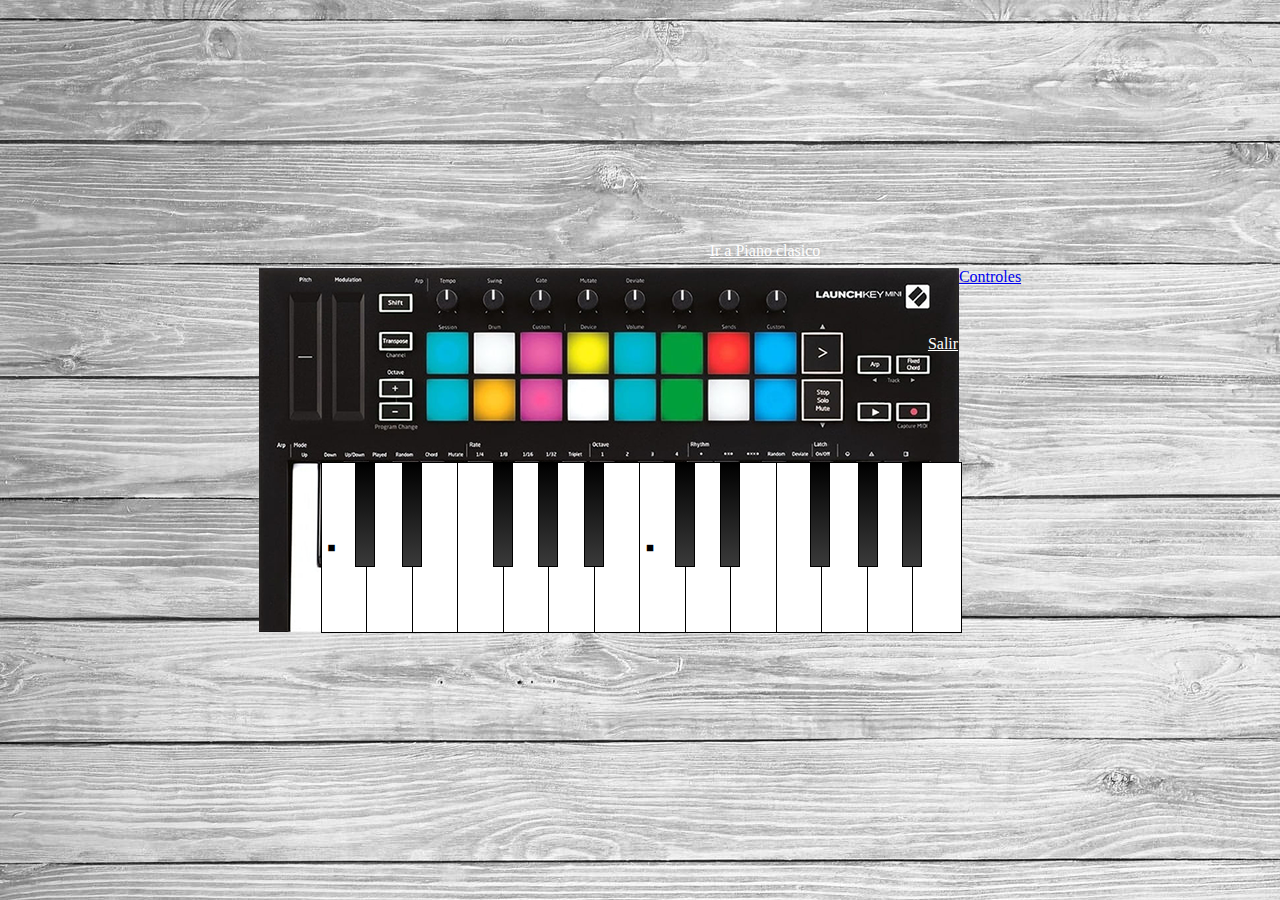
==== piano2.html @ 65ad1ea3 "first commit" ====
<!DOCTYPE html>
<html lang="en">
  <head>
    <meta charset="UTF-8" />
    <meta http-equiv="X-UA-Compatible" content="IE=edge" />
    <meta name="viewport" content="width=device-width, initial-scale=1.0" />
    <title>Piano electronico</title>
    <link rel="stylesheet" href="style.css" />
  </head>
  <body>
    <div class="imagen-electronico">
      <img src="imagenes/piano25.png" alt="pianofondoteclas" />
      <a id="controles2" href="instrucciones2.html">Controles</a>
    </div>

    <div class="change-piano2">
      <a href="piano.html" style="color: white">Ir a Piano clasico</a>
    </div>

    <div class="piano2">
        <button class="white-key2"         data-note="DO"     key="1">■</button>
        <button class="black-key2 black0"  data-note="BLACK"  key="8"></button>
        <button class="white-key2"         data-note="RE"     key="2"></button>
        <button class="black-key2 black01" data-note="BLACK1" key="9"></button>
        <button class="white-key2"         data-note="MI"     key="3"></button>
        <button class="white-key2"         data-note="FA"     key="4"></button>
        <button class="black-key2 black02" data-note="BLACK2" key="0"></button>
        <button class="white-key2"         data-note="SOL"    key="5"></button>
        <button class="black-key2 black03" data-note="BLACK3" key="-"></button>
        <button class="white-key2"         data-note="LA"     key="6"></button>
        <button class="black-key2 black04" data-note="BLACK4" key="="></button>
        <button class="white-key2"         data-note="SI"     key="7"></button>
  
        <button class="white-key2"         data-note="DO1"    key="q">■</button>
        <button class="black-key2 black05" data-note="BLACK5" key="i"></button>
        <button class="white-key2"         data-note="RE1"    key="w"></button>
        <button class="black-key2 black06" data-note="BLACK6" key="o"></button>
        <button class="white-key2"         data-note="MI1"    key="e"></button>
        <button class="white-key2"         data-note="FA1"    key="r"></button>
        <button class="black-key2 black07" data-note="BLACK7" key="p"></button>
        <button class="white-key2"         data-note="SOL1"   key="t"></button>
        <button class="black-key2 black08" data-note="BLACK8" key="["></button>
        <button class="white-key2"         data-note="LA1"    key="y"></button>
        <button class="black-key2 black09" data-note="BLACK9" key="]"></button>
        <button class="white-key2"         data-note="SI1"    key="u"></button>

        <audio src="notas2/TecladoElectronico DO1.mp3"   id="soundDO"></audio> 
        <audio src="notas2/TecladoElectronico DO_1.mp3"  id="soundBLACK"></audio>
        <audio src="notas2/TecladoElectronico RE1.mp3"   id="soundRE"></audio>
        <audio src="notas2/TecladoElectronico RE_1.mp3"  id="soundBLACK1"></audio>
        <audio src="notas2/TecladoElectronico MI1.mp3"   id="soundMI"></audio>
        <audio src="notas2/TecladoElectronico FA1.mp3"   id="soundFA"></audio>
        <audio src="notas2/TecladoElectronico FA_1.mp3"  id="soundBLACK2"></audio>
        <audio src="notas2/TecladoElectronico SOL1.mp3"  id="soundSOL"></audio>
        <audio src="notas2/TecladoElectronico SOL_1.mp3" id="soundBLACK3"></audio>
        <audio src="notas2/TecladoElectronico LA1.mp3"   id="soundLA"></audio>
        <audio src="notas2/TecladoElectronico LA_1.mp3"  id="soundBLACK4"></audio>
        <audio src="notas2/TecladoElectronico SI1.mp3"   id="soundSI"></audio>
 
        <audio src="notas2/TecladoElectronico DO2.mp3"   id="soundDO1"></audio>
        <audio src="notas2/TecladoElectronico DO_2.mp3"  id="soundBLACK5"></audio>
        <audio src="notas2/TecladoElectronico RE2.mp3"   id="soundRE1"></audio>
        <audio src="notas2/TecladoElectronico RE_2.mp3"  id="soundBLACK6"></audio>
        <audio src="notas2/TecladoElectronico MI2.mp3"   id="soundMI1"></audio>
        <audio src="notas2/TecladoElectronico FA2.mp3"   id="soundFA1"></audio>
        <audio src="notas2/TecladoElectronico FA_2.mp3"  id="soundBLACK7"></audio>
        <audio src="notas2/TecladoElectronico SOL2.mp3"  id="soundSOL1"></audio>
        <audio src="notas2/TecladoElectronico SOL_2.mp3" id="soundBLACK8"></audio>
        <audio src="notas2/TecladoElectronico LA2.mp3"   id="soundLA1"></audio>
        <audio src="notas2/TecladoElectronico LA_2.mp3"  id="soundBLACK9"></audio>
        <audio src="notas2/TecladoElectronico SI2.mp3"   id="soundSI1"></audio>
        <audio src="notas2/TecladoElectronico DO3.mp3"   id="soundSI1"></audio>

        <div class="salir2">
            <a href="index.html" style="color: white;" >Salir</a>
        </div>
    <script src="app.js"></script>
  </body>
</html>
---- style.css ----
body {
  background-image: url(imagenes/wood.jpg);
  height: 100vh;
  margin: 0;
  display: flex;
  justify-content: center;
  align-items: center;
}

.salir {
  display: flex;
  position: absolute;
  flex-direction: row;
  bottom: 593px;
  margin-left: 450px;
  font-family: Georgia, "Times New Roman", Times, serif;
}

.salir2 {
  display: flex;
  position: absolute;
  flex-direction: row;
  bottom: 280px;
  margin-left: 600px;
  font-family: Georgia, "Times New Roman", Times, serif;
}

.imagen a {
  position: absolute;
  margin-top: 120px;
  margin-right: 400px;
  color: white;
}

button {
  vertical-align: middle;
  width: 25px;
  height: 150px;
}

.imagen {
  display: flex;
  position: absolute;
  justify-content: center;
}

.change-piano {
  display: flex;
  position: absolute;
  flex-direction: row;
  text-align: center;
  bottom: 593px;
  font-family: Georgia, "Times New Roman", Times, serif;
}

.piano {
  display: flex;
  position: relative;
  top: 82px;
  flex-direction: row;
  justify-content: center;

  background-color: #252525;
}

.white-key {
  width: 30px;
  height: 158px;
  background-color: #fff;
  border: 1.5px solid black;
  outline: none;
  margin-left: -4px;
  cursor: pointer;
  text-align: left;
}

.black-key {
  position: absolute;
  width: 20px;
  height: 85px;
  background-image: linear-gradient(black, rgb(58, 58, 58));
  border: 1px solid black;
  outline: none;
  cursor: pointer;
}

.black {
  left: 12px;
}
.black1 {
  left: 39px;
}
.black2 {
  left: 90px;
}
.black3 {
  left: 117px;
}
.black4 {
  left: 142px;
}
.black5 {
  left: 195px;
}
.black6 {
  left: 220px;
}
.black7 {
  left: 246px;
}
.black8 {
  left: 299px;
}
.black9 {
  left: 325px;
}
.black10 {
  left: 377px;
}
.black11 {
  left: 402px;
}
.black12 {
  left: 428px;
}
.black13 {
  left: 480px;
}
.black14 {
  left: 506px;
}
.black15 {
  left: 558px;
}
.black16 {
  left: 585px;
}
.black17 {
  left: 610px;
}
.black18 {
  left: 662px;
}
.black19 {
  left: 689px;
}
.black20 {
  left: 740px;
}
.black21 {
  left: 766px;
}
.black22 {
  left: 792px;
}
.black23 {
  left: 843px;
}
.black24 {
  left: 870px;
}

.white-key2 {
  justify-content: center;
  width: 49.5px;
  height: 171px;
  background-color: #fff;
  border: 1.5px solid black;
  outline: none;
  margin-left: -4px;
  cursor: pointer;
  text-align: left;
}

.black-key2 {
  position: absolute;
  width: 20px;
  height: 105px;
  background-image: linear-gradient(black, rgb(58, 58, 58));
  border: 1px solid black;
  outline: none;
  cursor: pointer;
}

.imagen-electronico {
  position: absolute;
  display: flex;
}

.piano2 {
  display: flex;
  position: relative;
  top: 97px;
  flex-direction: row;
  justify-content: center;
  margin-left: 6px;
  background-color: #252525;
}

.change-piano2 {
  display: block;
  position: absolute;
  flex-direction: row;
  margin-left: 250px;
  bottom: 640px;
  font-family: Georgia, "Times New Roman", Times, serif;
}

.black0 {
  left: 30px;
}

.black01 {
  left: 77px;
}

.black02 {
  left: 168px;
}

.black03 {
  left: 213px;
}

.black04 {
  left: 259px;
}

.black05 {
  left: 350px;
}

.black06 {
  left: 395px;
}

.black07 {
  left: 485px;
}

.black08 {
  left: 533px;
}

.black09 {
  left: 577px;
}
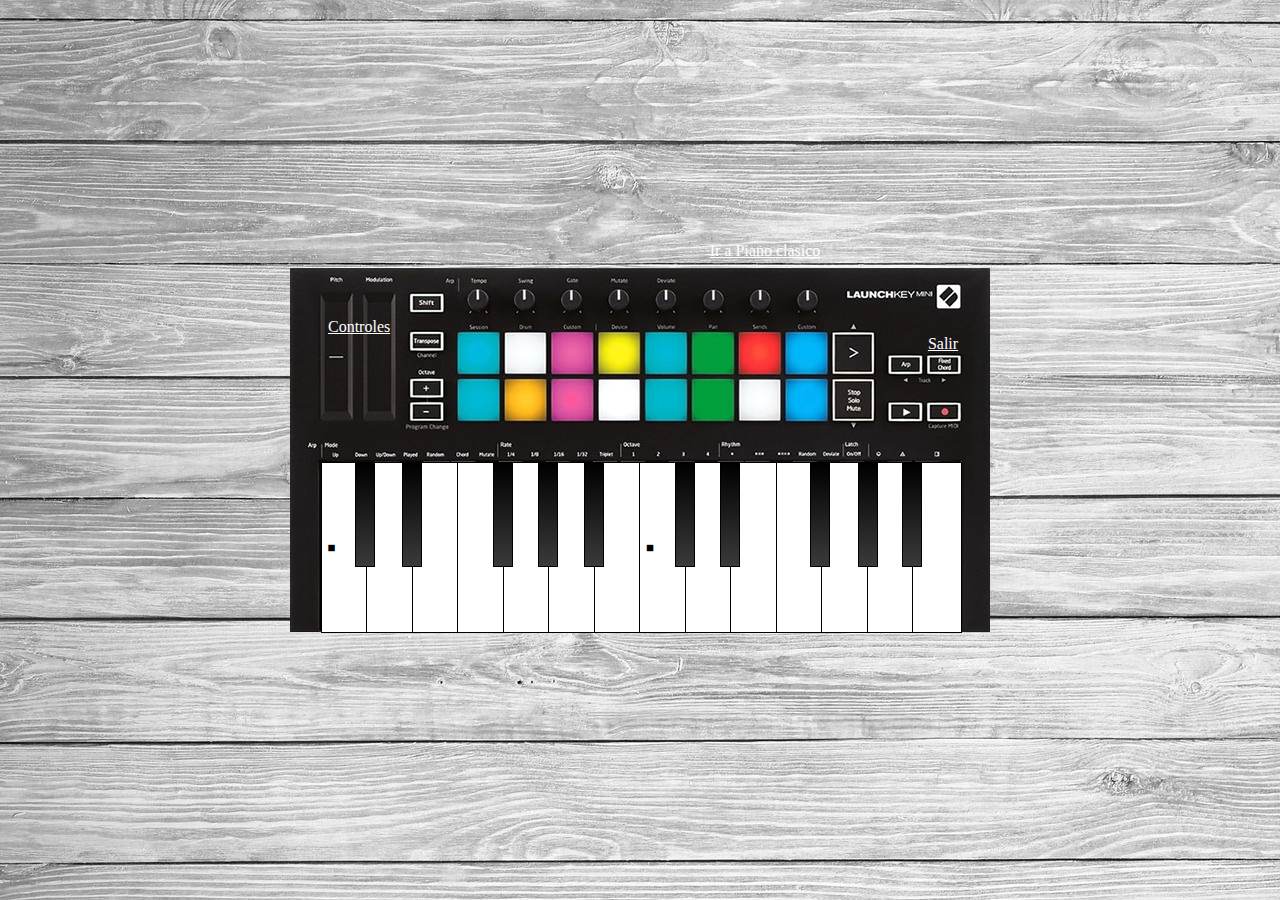
==== commit 102f5af2: "correct css" ====
--- a/piano2.html
+++ b/piano2.html
@@ -10,7 +10,7 @@
   <body>
     <div class="imagen-electronico">
       <img src="imagenes/piano25.png" alt="pianofondoteclas" />
-      <a id="controles2" href="instrucciones2.html">Controles</a>
+      <a href="instrucciones2.html">Controles</a>
     </div>
 
     <div class="change-piano2">
--- a/style.css
+++ b/style.css
@@ -30,6 +30,13 @@
   margin-top: 120px;
   margin-right: 400px;
   color: white;
+}
+
+.imagen-electronico a {
+  position: absolute;
+  color: white;
+  margin-top: 50px;
+  margin-left: 38px;
 }
 
 button {
